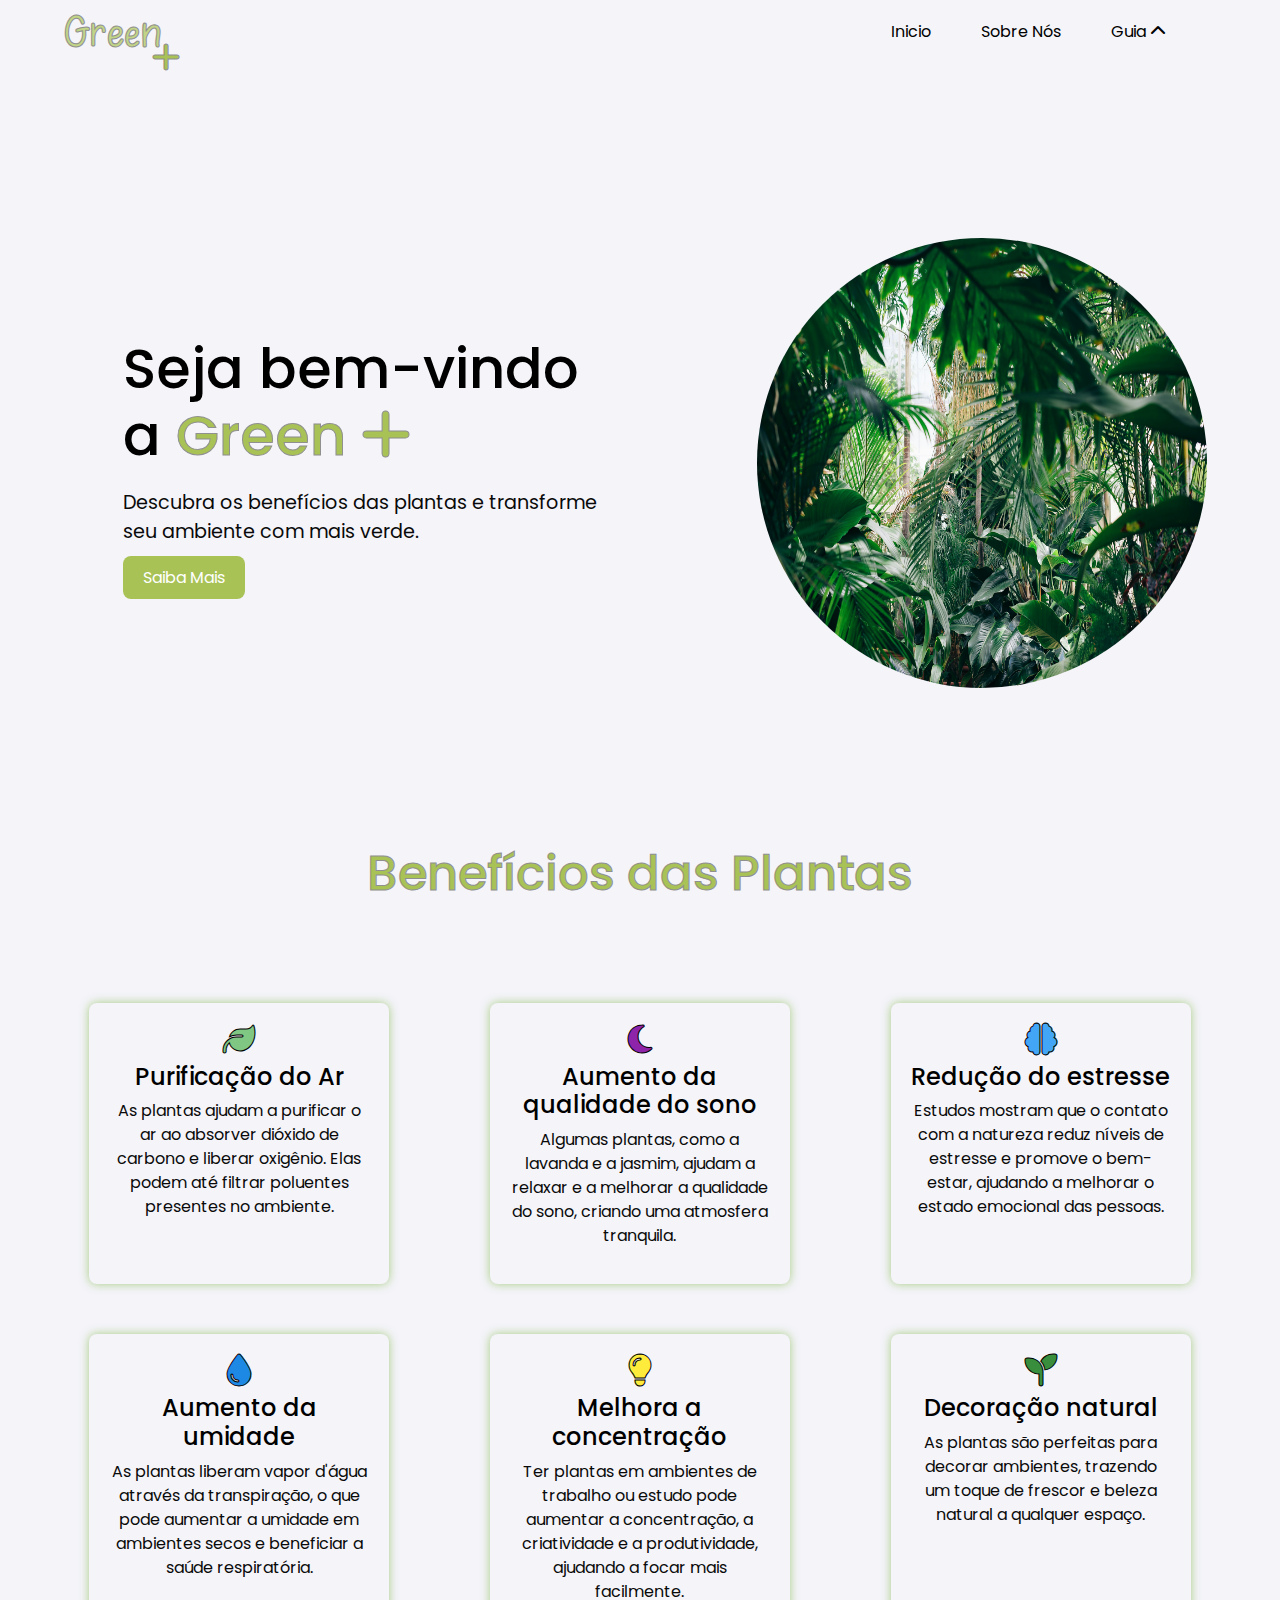
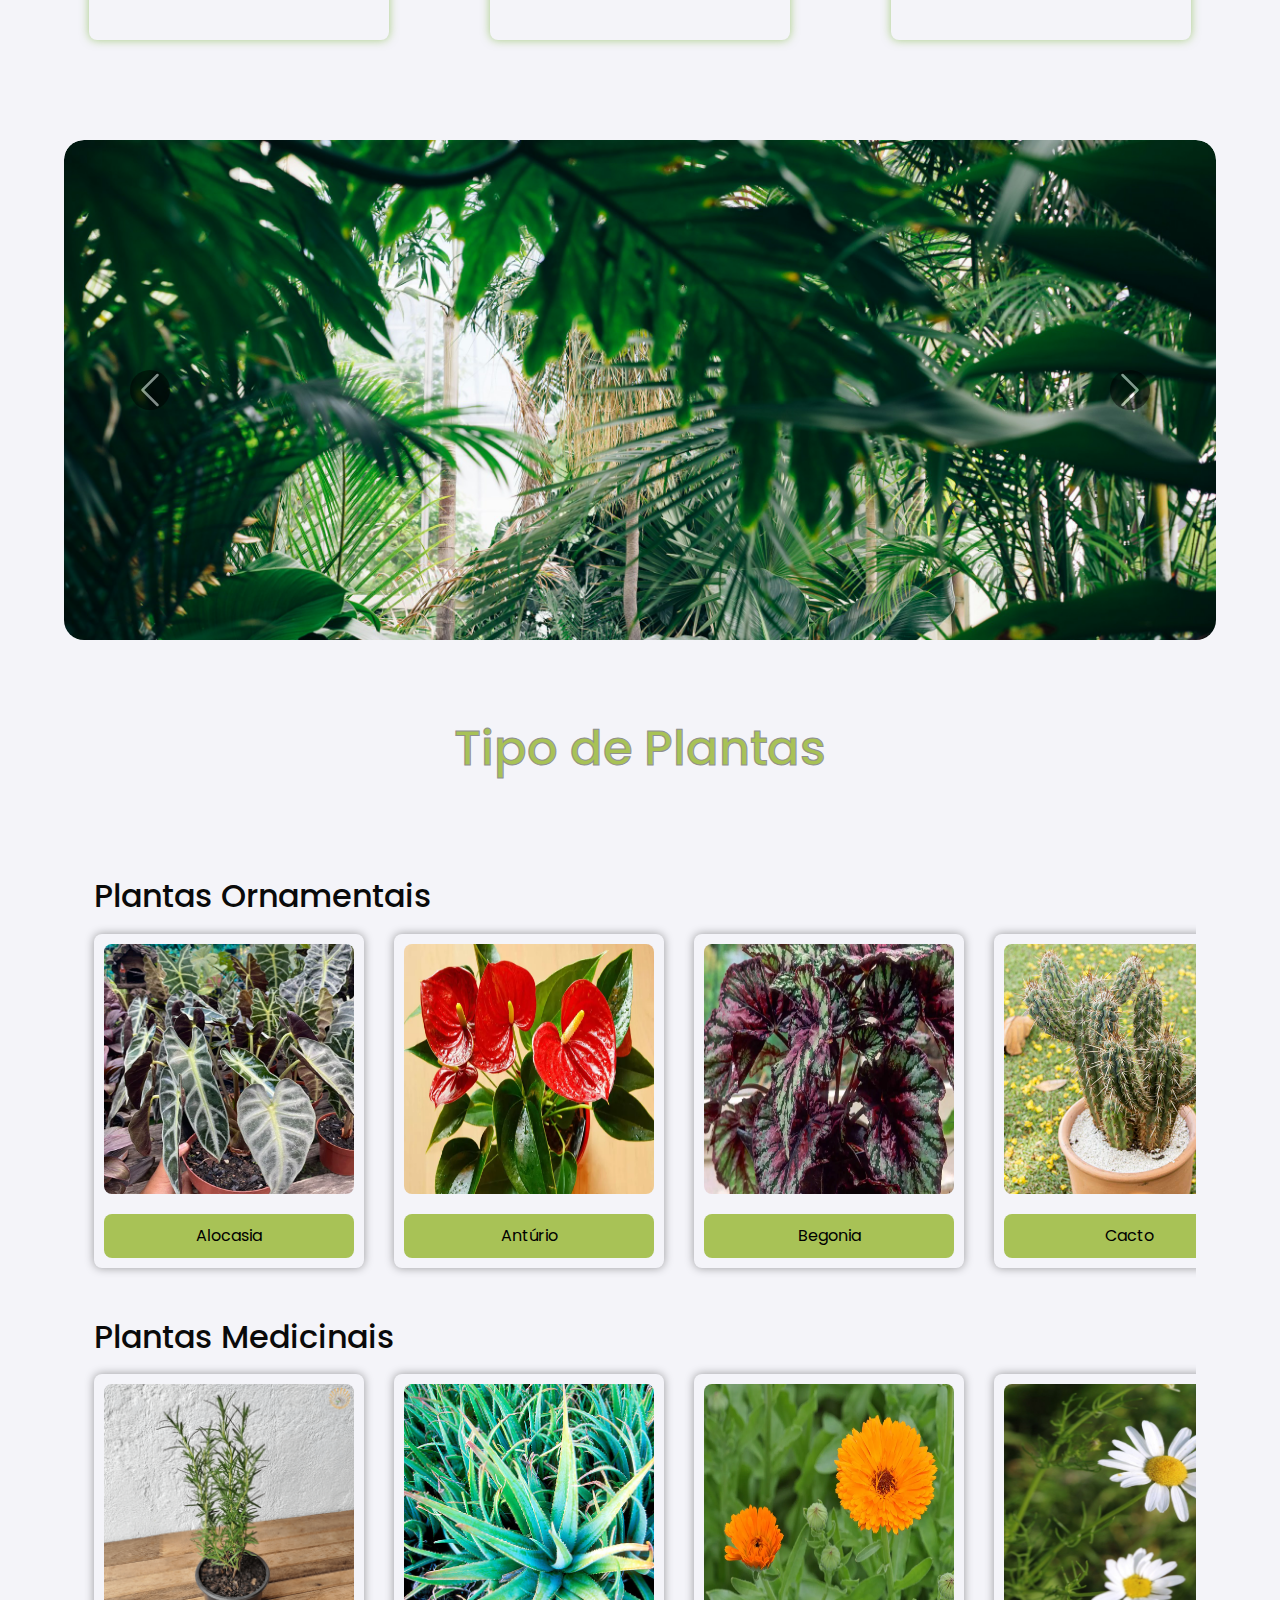
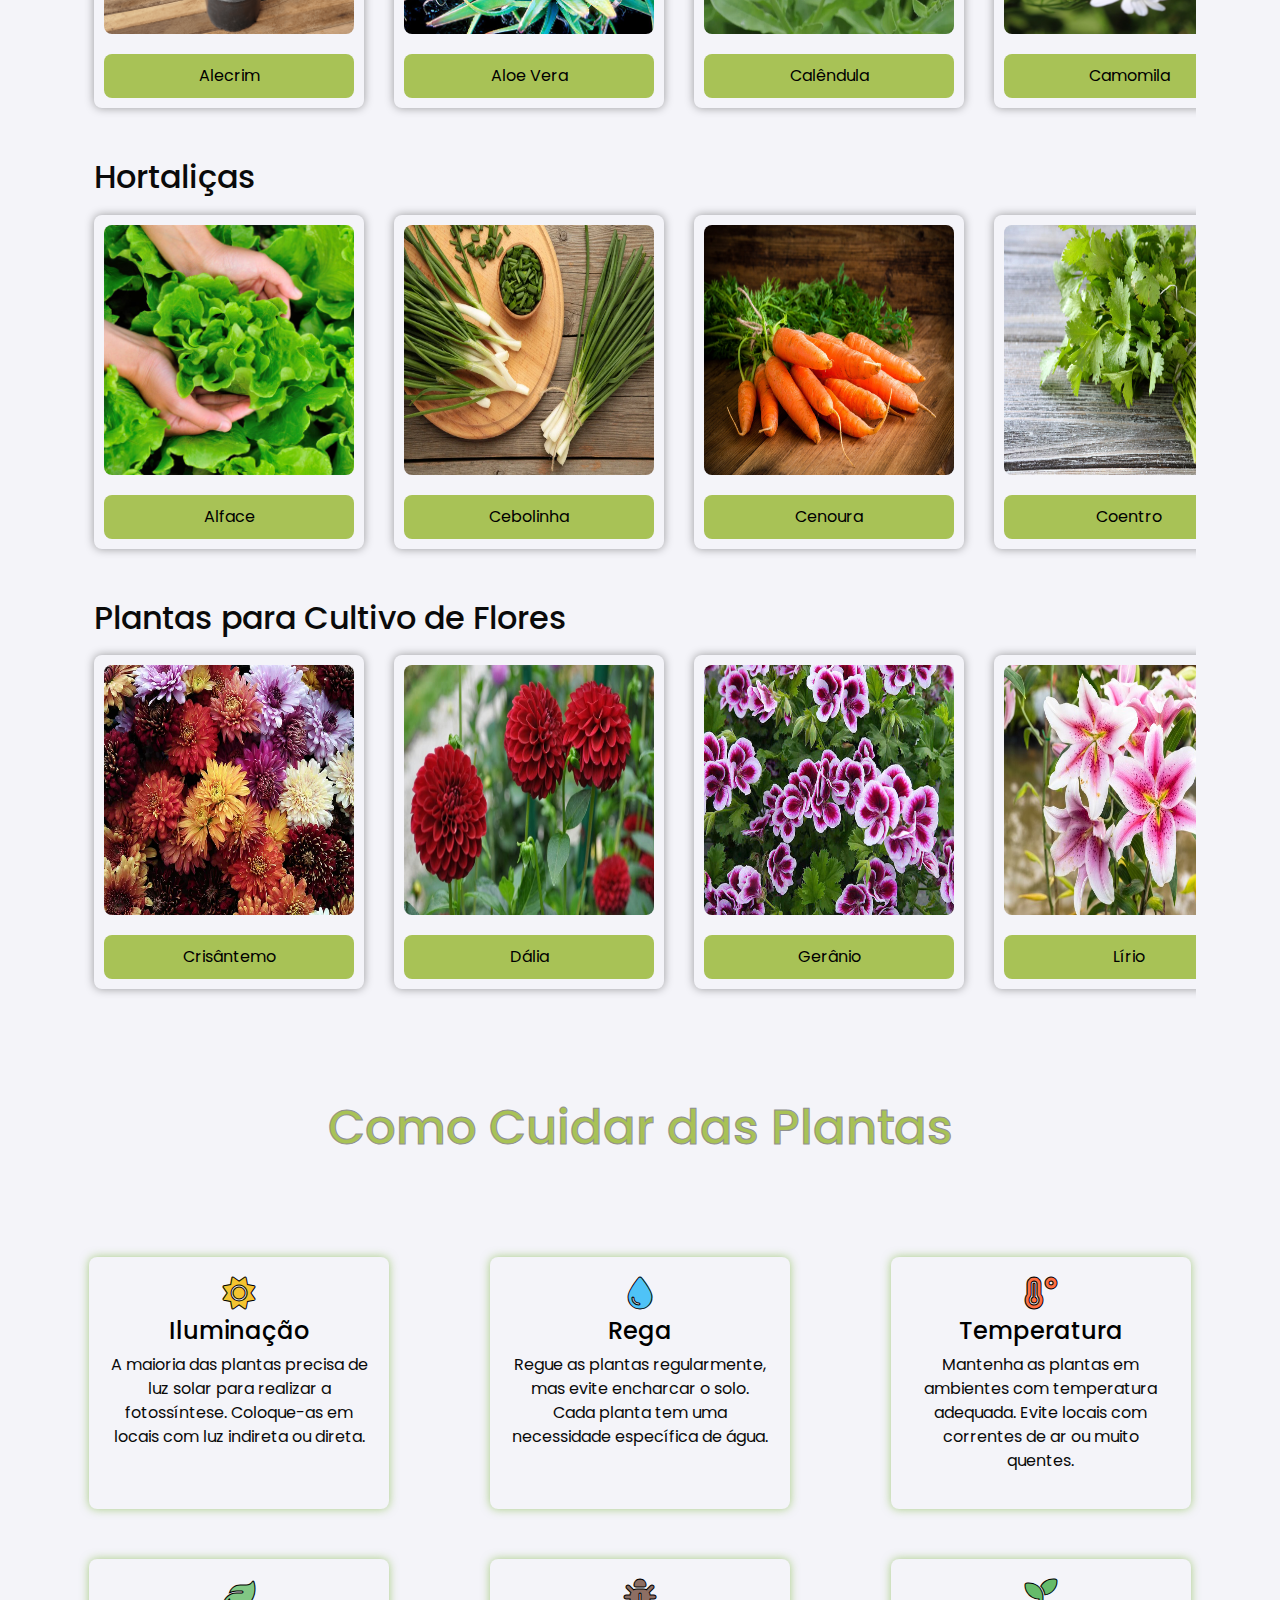
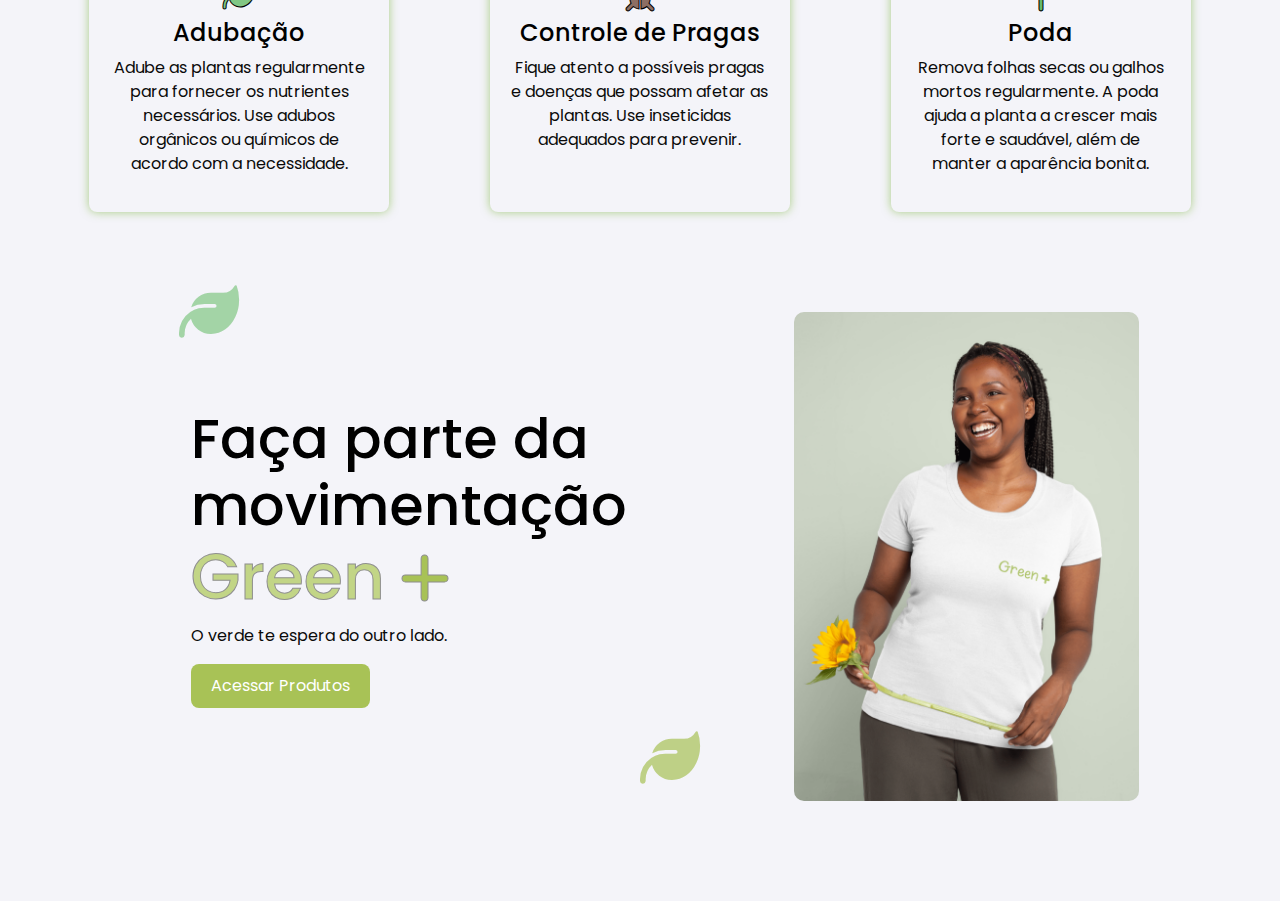
==== pages/index.html @ 1aaf328a "Add dropdown" ====
<!DOCTYPE html>
<html lang="pt-BR">
  <head>
    <meta charset="UTF-8" />
    <meta name="viewport" content="width=device-width, initial-scale=1.0" />
    <!--CDN Bootstrap CSS-->
    <link
      rel="stylesheet"
      href="https://cdn.jsdelivr.net/npm/bootstrap@5.3.3/dist/css/bootstrap.min.css"
    />
    <!--Link do favicon principal-->
    <link
      rel="shortcut icon"
      href="assets/images/favicon.svg"
      type="image/x-icon"
    />

    <!--Link do CSS principal-->
    <link rel="stylesheet" href="../css/main.css" />

    <!--Link do Media Query CSS-->
    <link rel="stylesheet" href="../css/mediaQuery.css" />

    <!--CDN Font Awesome-->
    <link
      rel="stylesheet"
      href="https://cdnjs.cloudflare.com/ajax/libs/font-awesome/6.7.2/css/all.min.css"
      integrity="sha512-Evv84Mr4kqVGRNSgIGL/F/aIDqQb7xQ2vcrdIwxfjThSH8CSR7PBEakCr51Ck+w+/U6swU2Im1vVX0SVk9ABhg=="
      crossorigin="anonymous"
      referrerpolicy="no-referrer"
    />

    <title>Green +</title>
  </head>
  <body>
    <!--HEADER-->
    <header>
      <a class="logo" href="#">
        <h1 class="nameGreen">Green</h1>
        <span class="fa-solid fa-plus"></span>
      </a>

      <nav class="nav-links-content">
        <ul class="nav-links">
          <li>
            <a href="#">Inicio</a>
          </li>
          <li>
            <a href="#">Sobre Nós</a>
          </li>

          <li id="openDropdown">
            <a href="#"
              >Guia
              <span class="fa fa-chevron-up"></span>
            </a>
            <div class="dropdown">
              <ul>
                <li><a href="#beneficio">Benefícios das Plantas</a></li>
                <li><a href="#tipoPlantas">Tipo de Pantas</a></li>
                <li><a href="#comoCuidar">Como cuidar</a></li>
                <li><a href="#produtos">Produtos</a></li>
              </ul>
            </div>
          </li>
          <li>
            <a href="#"></a>
          </li>
        </ul>
      </nav>

      
    </header>

    <!--MAIN-->
    <main>
      <section class="ctaContent">
        <div class="callToAction">
          <h2>
            Seja bem-vindo a
            <span class="greenText">Green</span>
            <span class="fa-solid fa-plus"></span>
          </h2>
          <p>
            Descubra os benefícios das plantas e transforme seu ambiente com
            mais verde.
          </p>
          <a href="#" class="btnCta">Saiba Mais</a>
        </div>
        <img src="../assets/images/planta1.jpg" alt="Imagem de planta" />
      </section>

      <!--BENEFÍCIOS DAS PLANTAS-->
      <section class="benefits" id="beneficio">
        <h2 class="title">Benefícios das Plantas</h2>
        <div class="itens-content">
          <div class="itens">
            <span class="fa-solid fa-leaf" id="icon-folha"></span>
            <h2>Purificação do Ar</h2>
            <p>
              As plantas ajudam a purificar o ar ao absorver dióxido de carbono
              e liberar oxigênio. Elas podem até filtrar poluentes presentes no
              ambiente.
            </p>
          </div>
          <div class="itens">
            <span class="fa-solid fa-moon" id="icon-lua"></span>
            <h2>Aumento da qualidade do sono</h2>
            <p>
              Algumas plantas, como a lavanda e a jasmim, ajudam a relaxar e a
              melhorar a qualidade do sono, criando uma atmosfera tranquila.
            </p>
          </div>
          <div class="itens">
            <span class="fa-solid fa-brain" id="icon-cerebro"></span>
            <h2>Redução do estresse</h2>
            <p>
              Estudos mostram que o contato com a natureza reduz níveis de
              estresse e promove o bem-estar, ajudando a melhorar o estado
              emocional das pessoas.
            </p>
          </div>
          <div class="itens">
            <span class="fa-solid fa-droplet" id="icon-gota"></span>
            <h2>Aumento da umidade</h2>
            <p>
              As plantas liberam vapor d'água através da transpiração, o que
              pode aumentar a umidade em ambientes secos e beneficiar a saúde
              respiratória.
            </p>
          </div>
          <div class="itens">
            <span class="fa-solid fa-lightbulb" id="icon-lampada"></span>
            <h2>Melhora a concentração</h2>
            <p>
              Ter plantas em ambientes de trabalho ou estudo pode aumentar a
              concentração, a criatividade e a produtividade, ajudando a focar
              mais facilmente.
            </p>
          </div>
          <div class="itens">
            <span class="fa-solid fa-seedling" id="icon-planta"></span>
            <h2>Decoração natural</h2>
            <p>
              As plantas são perfeitas para decorar ambientes, trazendo um toque
              de frescor e beleza natural a qualquer espaço.
            </p>
          </div>
        </div>
      </section>

      <!--CARROSSEL BOOTSTRAP-->
      <section
        id="carouselExampleAutoplaying"
        class="carousel slide"
        data-bs-ride="carousel"
      >
        <div class="carousel-inner">
          <div class="carousel-item active">
            <img
              src="../assets/images/planta1.jpg"
              class="d-block w-100"
              alt="Plantas"
            />
          </div>
          <div class="carousel-item">
            <img
              src="../assets/images/campoFlores1.jpg"
              class="d-block w-100"
              alt="Campo de Flores"
            />
          </div>
          <div class="carousel-item">
            <img
              src="../assets/images/planta2.jpg"
              class="d-block w-100"
              alt="Plantas"
            />
          </div>
        </div>
        <button
          class="carousel-control-prev"
          type="button"
          data-bs-target="#carouselExampleAutoplaying"
          data-bs-slide="prev"
        >
          <span class="carousel-control-prev-icon" aria-hidden="true"></span>
          <span class="visually-hidden">Previous</span>
        </button>
        <button
          class="carousel-control-next"
          type="button"
          data-bs-target="#carouselExampleAutoplaying"
          data-bs-slide="next"
        >
          <span class="carousel-control-next-icon" aria-hidden="true"></span>
          <span class="visually-hidden">Next</span>
        </button>
      </section>

      <!--TIPOS DE PLANTAS-->
      <section class="typePlants" id="tipoPlantas">
        <h1 class="title-type-plants">Tipo de Plantas</h1>

        <!--PLANTAS ORNAMENTAIS-->
        <div class="plants-container">
          <h2>Plantas Ornamentais</h2>
          <div class="div-content-plants">
            <!--CARDS PLANTAS-->
            <div class="cardPlant">
              <img
                src="../assets/images/plantasOrnamentais/ornamental-alocasia.webp"
                alt="Planta Alocasia"
              />
              <button class="btn-modal-plants">Alocasia</button>
            </div>
            <div class="cardPlant">
              <img
                src="../assets/images/plantasOrnamentais/ornamental-anturio.webp"
                alt="Planta Antúrio"
              />
              <button class="btn-modal-plants">Antúrio</button>
            </div>
            <div class="cardPlant">
              <img
                src="../assets/images/plantasOrnamentais/ornamental-begonia.webp"
                alt="Planta Begonia"
              />
              <button class="btn-modal-plants">Begonia</button>
            </div>
            <div class="cardPlant">
              <img
                src="../assets/images/plantasOrnamentais/ornamental-cacto.webp"
                alt="Planta Cacto"
              />
              <button class="btn-modal-plants">Cacto</button>
            </div>
            <div class="cardPlant">
              <img
                src="../assets/images/plantasOrnamentais/ornamental-calateia.webp"
                alt="Planta Calateia"
              />
              <button class="btn-modal-plants">Calateia</button>
            </div>
            <div class="cardPlant">
              <img
                src="../assets/images/plantasOrnamentais/ornamental-dracena.jpg"
                alt="Planta Dracena"
              />
              <button class="btn-modal-plants">Dracena</button>
            </div>
            <div class="cardPlant">
              <img
                src="../assets/images/plantasOrnamentais/ornamental-ficus.jpg"
                alt="Planta Ficus"
              />
              <button class="btn-modal-plants">Ficus</button>
            </div>
            <div class="cardPlant">
              <img
                src="../assets/images/plantasOrnamentais/ornamental-lirio-da-paz.webp"
                alt="Planta Lírio da Paz"
              />
              <button class="btn-modal-plants">Lírio da Paz</button>
            </div>
            <div class="cardPlant">
              <img
                src="../assets/images/plantasOrnamentais/ornamental-palmeira.webp"
                alt="Planta Palmeira"
              />
              <button class="btn-modal-plants">Palmeira</button>
            </div>
            <div class="cardPlant">
              <img
                src="../assets/images/plantasOrnamentais/ornamental-samambaia.webp"
                alt="Planta Samambaia"
              />
              <button class="btn-modal-plants">Samanbaia</button>
            </div>
          </div>
        </div>

        <!--PLANTAS MEDICINAIS-->
        <div class="plants-container">
          <h2>Plantas Medicinais</h2>
          <div class="div-content-plants">
            <!--CARDS PLANTAS-->
            <div class="cardPlant">
              <img
                src="../assets/images/PlantasMedicinais/medicinal-alecrim.png"
                alt="Planta Alecrim"
              />
              <button class="btn-modal-plants">Alecrim</button>
            </div>

            <div class="cardPlant">
              <img
                src="../assets/images/PlantasMedicinais/medicinal-aloe-vera.jpg"
                alt="Planta Aloe Vera"
              />
              <button class="btn-modal-plants">Aloe Vera</button>
            </div>
            <div class="cardPlant">
              <img
                src="../assets/images/PlantasMedicinais/medicinal-calendula.webp"
                alt="Planta Calêndula"
              />
              <button class="btn-modal-plants">Calêndula</button>
            </div>
            <div class="cardPlant">
              <img
                src="../assets/images/PlantasMedicinais/medicinal-camomila.jpg"
                alt="Planta Camomila"
              />
              <button class="btn-modal-plants">Camomila</button>
            </div>
            <div class="cardPlant">
              <img
                src="../assets/images/PlantasMedicinais/medicinal-erva-cidreira.jpg"
                alt="Planta Erva-cidreira"
              />
              <button class="btn-modal-plants">Erva-cidreira</button>
            </div>
            <div class="cardPlant">
              <img
                src="../assets/images/PlantasMedicinais/medicinal-gengibre.webp"
                alt="Planta Gengibre"
              />
              <button class="btn-modal-plants">Gengibre</button>
            </div>
            <div class="cardPlant">
              <img
                src="../assets/images/PlantasMedicinais/medicinal-hortela.webp"
                alt="Planta Hortelã"
              />
              <button class="btn-modal-plants">Hortelã</button>
            </div>
            <div class="cardPlant">
              <img
                src="../assets/images/PlantasMedicinais/medicinal-lavanda.webp"
                alt="Planta Lavanda"
              />
              <button class="btn-modal-plants">Lavanda</button>
            </div>
            <div class="cardPlant">
              <img
                src="../assets/images/PlantasMedicinais/medicinal-manjericao.webp"
                alt="Planta Manjericão"
              />
              <button class="btn-modal-plants">Manjericão</button>
            </div>
            <div class="cardPlant">
              <img
                src="../assets/images/PlantasMedicinais/medicinal-salvia.webp"
                alt="Planta Sálvia"
              />
              <button class="btn-modal-plants">Sálvia</button>
            </div>

            <!--MODAL PLANTAS-->
          </div>
        </div>

        <!--HORTAS DE CASA-->
        <div class="plants-container">
          <h2>Hortaliças</h2>
          <div class="div-content-plants">
            <!--CARDS PLANTAS-->

            <div class="cardPlant">
              <img
                src="../assets/images/plantasHortalicas/hortas-alface.jpg"
                alt="Planta Alface"
              />
              <button class="btn-modal-plants">Alface</button>
            </div>
            <div class="cardPlant">
              <img
                src="../assets/images/plantasHortalicas/hortas-cebolinha.webp"
                alt="Planta Cebolinha"
              />
              <button class="btn-modal-plants">Cebolinha</button>
            </div>
            <div class="cardPlant">
              <img
                src="../assets/images/plantasHortalicas/hortas-cenoura.jpg"
                alt="Planta Cenoura"
              />
              <button class="btn-modal-plants">Cenoura</button>
            </div>
            <div class="cardPlant">
              <img
                src="../assets/images/plantasHortalicas/hortas-coentro.jpg"
                alt="Planta Coentro"
              />
              <button class="btn-modal-plants">Coentro</button>
            </div>
            <div class="cardPlant">
              <img
                src="../assets/images/plantasHortalicas/hortas-espinafre.jpg"
                alt="Planta Espinafre"
              />
              <button class="btn-modal-plants">Espinafre</button>
            </div>
            <div class="cardPlant">
              <img
                src="../assets/images/plantasHortalicas/hortas-pepino.jpg"
                alt="Planta Pepino"
              />
              <button class="btn-modal-plants">Pepino</button>
            </div>
            <div class="cardPlant">
              <img
                src="../assets/images/plantasHortalicas/hortas-pimentao.jpg"
                alt="Planta Pimentão"
              />
              <button class="btn-modal-plants">Pepino</button>
            </div>
            <div class="cardPlant">
              <img
                src="../assets/images/plantasHortalicas/hortas-rucula.jpg"
                alt="Planta Rúcula"
              />
              <button class="btn-modal-plants">Rúcula</button>
            </div>
            <div class="cardPlant">
              <img
                src="../assets/images/plantasHortalicas/hortas-salsa.webp"
                alt="Planta Salsa"
              />
              <button class="btn-modal-plants">Salsa</button>
            </div>
            <div class="cardPlant">
              <img
                src="../assets/images/plantasHortalicas/hortas-tomate.jpg"
                alt="Planta Tomate"
              />
              <button class="btn-modal-plants">Tomate</button>
            </div>

            <!--MODAL PLANTAS-->
          </div>
        </div>

        <!--HORTAS DE CASA-->
        <div class="plants-container">
          <h2>Plantas para Cultivo de Flores</h2>
          <div class="div-content-plants">
            <!--CARDS PLANTAS-->

            <div class="cardPlant">
              <img
                src="../assets/images/flores/flores-crisantemo.webp"
                alt="Planta Crisântemo"
              />
              <button class="btn-modal-plants">Crisântemo</button>
            </div>
            <div class="cardPlant">
              <img
                src="../assets/images/flores/flores-dalia.jpg"
                alt="Planta Dália"
              />
              <button class="btn-modal-plants">Dália</button>
            </div>
            <div class="cardPlant">
              <img
                src="../assets/images/flores/flores-geranio.jpg"
                alt="Planta Gerânio"
              />
              <button class="btn-modal-plants">Gerânio</button>
            </div>
            <div class="cardPlant">
              <img
                src="../assets/images/flores/flores-lirio.jpg"
                alt="Planta Lírio"
              />
              <button class="btn-modal-plants">Lírio</button>
            </div>
            <div class="cardPlant">
              <img
                src="../assets/images/flores/flores-margarida.jpg"
                alt="Planta Margarida"
              />
              <button class="btn-modal-plants">Margarida</button>
            </div>
            <div class="cardPlant">
              <img
                src="../assets/images/flores/flores-orquidea.png"
                alt="Planta Orquídea"
              />
              <button class="btn-modal-plants">Orquídea</button>
            </div>
            <div class="cardPlant">
              <img
                src="../assets/images/flores/flores-petunia.jpg"
                alt="Planta Petúnia"
              />
              <button class="btn-modal-plants">Petúnia</button>
            </div>
            <div class="cardPlant">
              <img
                src="../assets/images/flores/flores-rosa.webp"
                alt="Planta Rosa"
              />
              <button class="btn-modal-plants">Rosa</button>
            </div>
            <div class="cardPlant">
              <img
                src="../assets/images/flores/flores-tulipa.webp"
                alt="Planta Tulipa"
              />
              <button class="btn-modal-plants">Tulipa</button>
            </div>
            <div class="cardPlant">
              <img
                src="../assets/images/flores/flores-violeta.webp"
                alt="Planta Violeta"
              />
              <button class="btn-modal-plants">Violeta</button>
            </div>

            <!--MODAL PLANTAS-->
          </div>
        </div>
      </section>

      <!--COMO CUIDAR DAS PLANTAS-->
      <section class="care" id="comoCuidar">
        <h1 class="title">Como Cuidar das Plantas</h1>
        <div class="itens-content">
          <div class="itens">
            <span class="fa-solid fa-sun" id="icon-sol"></span>
            <h2>Iluminação</h2>
            <p>
              A maioria das plantas precisa de luz solar para realizar a
              fotossíntese. Coloque-as em locais com luz indireta ou direta.
            </p>
          </div>
          <div class="itens">
            <span class="fa-solid fa-tint" id="icon-agua"></span>
            <h2>Rega</h2>
            <p>
              Regue as plantas regularmente, mas evite encharcar o solo. Cada
              planta tem uma necessidade específica de água.
            </p>
          </div>
          <div class="itens">
            <span
              class="fa-solid fa-temperature-high"
              id="icon-temperatura"
            ></span>
            <h2>Temperatura</h2>
            <p>
              Mantenha as plantas em ambientes com temperatura adequada. Evite
              locais com correntes de ar ou muito quentes.
            </p>
          </div>
          <div class="itens">
            <span class="fa-solid fa-leaf" id="icon-folha"></span>
            <h2>Adubação</h2>
            <p>
              Adube as plantas regularmente para fornecer os nutrientes
              necessários. Use adubos orgânicos ou químicos de acordo com a
              necessidade.
            </p>
          </div>
          <div class="itens">
            <span class="fa-solid fa-bug" id="icon-praga"></span>
            <h2>Controle de Pragas</h2>
            <p>
              Fique atento a possíveis pragas e doenças que possam afetar as
              plantas. Use inseticidas adequados para prevenir.
            </p>
          </div>
          <div class="itens">
            <span class="fa-solid fa-seedling" id="icon-poda"></span>
            <h2>Poda</h2>
            <p>
              Remova folhas secas ou galhos mortos regularmente. A poda ajuda a
              planta a crescer mais forte e saudável, além de manter a aparência
              bonita.
            </p>
          </div>
        </div>
      </section>

      <!--CTA PRODUTOS-->
      <section class="ctaProdutos" id="produtos">
        <!--FOLHAS FLUTUANTES-->
        <i class="fa-solid fa-leaf folha"></i>
        <i class="fa-solid fa-leaf folha2"></i>
        <!---------------------->
        <div class="iniciative">
          <h1>
            Faça parte da movimentação
            <span class="nameGreen">Green</span>
            <span class="fa-solid fa-plus"></span>
          </h1>
          <p>O verde te espera do outro lado.</p>
          <button>Acessar Produtos</button>
        </div>
        <img
          src="../assets/images/produtos/camisa-green-mais.png"
          alt="Camisa Green+"
        />
      </section>
    </main>

    <!--FOOTER-->
    <footer></footer>
    <!--CDN Bootstrap JS-->
    <script src="https://cdn.jsdelivr.net/npm/bootstrap@5.3.3/dist/js/bootstrap.bundle.min.js"></script>
    <script src="js/main.js"></script>
  </body>
</html>
---- css/main.css ----
@import url("https://fonts.googleapis.com/css2?family=Poppins:ital,wght@0,100;0,200;0,300;0,400;0,500;0,600;0,700;0,800;0,900;1,100;1,200;1,300;1,400;1,500;1,600;1,700;1,800;1,900&display=swap");

@font-face {
  font-family: "GreenMais";
  src: url(../fonts/OrdinaryNotesThin.otf);
}
html {
  scroll-behavior: smooth;
}
* {
  margin: 0;
  padding: 0;
  box-sizing: border-box;
}
/*Estilo geral buttons*/
button {
  padding: 10px 20px;
  background-color: #a8c256;
  color: #ffffff;
  font-size: 1rem;
  border: none;
  border-radius: 8px;
  cursor: pointer;
  transition: all 0.3s;
}
button:hover {
  background-color: #7f9241;
}
/*----------------------------*/
a {
  text-decoration: none;
}
body {
  background-color: #f4f4f9;
  width: 90%;
  height: auto;
  margin: 0 auto;
  font-family: "Poppins", sans-serif;
  color: #0a0a0a;
  padding: relative;
}
header {
  background-color: #f4f4f9;
  position: sticky;
  top: 0;
  left: 0;
  width: 100%;
  display: flex;
  align-items: center;
  justify-content: space-between;
  height: 80px;
  z-index: 3;
}
header .logo {
  display: flex;
  align-items: end;
  font-family: GreenMais;
}
.nameGreen {
  font-size: 3rem;
  color: #c2d586;
  -webkit-text-stroke: 1px #909090;
}
header .logo .fa-plus {
  font-size: 2rem;
  margin-left: -10px;
  color: #a8c256;
}

.nav-links-content {
  display: flex;
  align-items: center;
  max-width: 70%;
}
.nav-links-content .nav-links {
  display: flex;
  gap: 50px;
}
.nav-links-content .nav-links li {
  list-style: none;
  font-size: 1rem;
  cursor: pointer;
}
.nav-links-content .nav-links li:hover {
  color: #a8c256;
  text-decoration: underline;
}
.nav-links-content .nav-links li a {
  color: #000;
  transition: all 0.3s;
}
.nav-links-content .nav-links li a:hover {
  color: #a8c256;
}

#openDropdown {
  position: relative;
}

.dropdown {
  display: none;
  position: absolute;
  padding: 10px; 
  left: -40px;
  box-shadow: 0px 0px 10px 0px rgba(0, 0, 0, 0.379);
  border-radius: 10px;
  background-color: #fff;
  width: 190px;
  z-index: 1;
}
.dropdown ul{
  padding: 0px;
}
.dropdown ul li {
  padding: 5px 0px ;
}
.dropdown ul li a {
  color: #000;
  font-size: 0.9rem;
  display: block;
}


#openDropdown:hover .dropdown {
  transition: all 1s;
  display: block;
}

/*Main*/

.ctaContent {
  display: flex;
  align-items: center;
  justify-content: space-evenly;
  height: 85vh;
  gap: 100px;
}
.ctaContent .callToAction {
  max-width: 50%;
  padding: 50px;
}
.ctaContent .callToAction h2 {
  font-size: 3.5rem;
  color: #000;
}
.ctaContent .callToAction .greenText,
.fa-plus {
  color: #a8c256;
  -webkit-text-stroke: 1px #909090;
}
.ctaContent .callToAction p {
  font-size: 1.2rem;
  color: #0a0a0a;
  margin: 20px 0px;
}

.ctaContent .btnCta {
  padding: 10px 20px;
  background-color: #a8c256;
  color: #ffffff;
  font-size: 1rem;
  border: none;
  border-radius: 8px;
  cursor: pointer;
  transition: all 0.3s;
}
.ctaContent .btnCta:hover {
  background-color: #7f9241;
}

.ctaContent img {
  border-radius: 50%;
  width: 450px;
  height: 450px;
}

/*Beneficios*/

.benefits,
.care {
  width: 100%;
  margin-bottom: 100px;
}
.title {
  text-align: center;
  font-size: 3rem;
  color: #a8c256;
  -webkit-text-stroke: 1px #909090;
}
.itens-content {
  display: grid;
  grid-template-columns: repeat(3, 1fr);
  grid-template-rows: auto;
  justify-items: center;
  gap: 50px;

  margin-top: 100px;
}
.itens-content .itens {
  text-align: center;
  max-width: 300px;
  border-radius: 8px;
  box-shadow: 0px 0px 10px 0px rgba(96, 165, 18, 0.514);
  padding: 20px;
}
.itens-content .itens .fa-solid {
  font-size: 2rem;
  -webkit-text-stroke: 1px #000;
}
.itens-content .itens h2 {
  font-size: 1.5rem;
  margin-top: 5px;
  color: #000;
}
.itens-content .itens p {
  font-size: 1rem;
  color: #0a0a0a;
}
/* Cores para cada icone */

#icon-folha {
  color: #4caf50; /* Verde claro */
}

#icon-cerebro {
  color: #42a5f5; /* Azul claro */
}

#icon-lampada {
  color: #ffeb3b; /* Amarelo */
}

#icon-gota {
  color: #1e88e5; /* Azul escuro */
}

#icon-planta {
  color: #388e3c; /* Verde escuro */
}

#icon-lua {
  color: #8e24aa; /* Roxo */
}

/*Carrossel*/

.carousel-inner {
  height: 500px;
  border-radius: 20px;
}
.carousel-inner img {
  height: 100%;
  border-radius: 20px;
  object-fit: cover;
}
.carousel-control-prev-icon,
.carousel-control-next-icon {
  background-color: #000000;
  border-radius: 50%;
  padding: 20px;
}

/*Categoria ou Tipo de Plantas*/
.typePlants {
  width: 100%;
  margin: 80px 0px;
}
.typePlants h1 {
  color: #a8c256;
  font-size: 3rem;
  margin-bottom: 80px;
  text-align: center;
  -webkit-text-stroke: 1px #909090;
}
.plants-container {
  width: 100%;
  padding: 20px;
}
.plants-container h2 {
  margin-left: 10px;
}
.div-content-plants {
  display: flex;
  align-items: center;
  gap: 30px;
  width: 100%;
  padding: 10px;
  overflow-x: scroll;
}
.div-content-plants .cardPlant {
  display: flex;
  flex-direction: column;
  padding: 10px;
  border-radius: 8px;
  box-shadow: 0px 0px 10px 0px rgba(0, 0, 0, 0.379);
}
.div-content-plants .cardPlant img {
  width: 250px;
  height: 250px;
  border-radius: 8px;
}
.div-content-plants .cardPlant button {
  margin-top: 20px;
  font-size: 1rem;
  color: #000;
}

/*CTA PRODUTOS*/

.ctaProdutos {
  display: flex;
  align-items: center;
  justify-content: space-evenly;
  margin-bottom: 100px;
  position: relative;
}
/*FOLHAS FLUTUANDO*/
.folha {
  position: absolute;
  top: -30px;
  left: 10%;
  font-size: 60px;
  color: #81c784; /* Um verde suave */
  animation: flutuar 5s infinite alternate ease-in-out;
  opacity: 0.7;
}
.folha2 {
  position: absolute;
  top: 85%;
  left: 50%;
  font-size: 60px;
  color: #a8c256; /* Um verde suave */
  animation: flutuar 5s infinite alternate ease-in-out;
  opacity: 0.7;
}

@keyframes flutuar {
  0% {
    transform: rotate(0deg) translateY(0);
  }
  100% {
    transform: rotate(8deg) translateY(15px);
  }
}
/*--------------------------------------------*/

.ctaProdutos .iniciative {
  max-width: 50%;
  padding: 50px;
}
.ctaProdutos .iniciative h1 {
  font-size: 3.5rem;
  color: #000;
}
.ctaProdutos .iniciative .nameGreen {
  font-size: 4rem;
}

.ctaProdutos img {
  max-width: 30%;
  max-height: 600px;
  border-radius: 10px;
}

/*CUIDADOS - CORES DOS ICONES*/
#icon-sol {
  color: #f4c430; /* amarelo sol */
}

#icon-agua {
  color: #4fc3f7; /* azul água */
}

#icon-temperatura {
  color: #ff7043; /* laranja queimado */
}

#icon-folha {
  color: #81c784; /* verde folha */
}

#icon-praga {
  color: #8d6e63; /* marrom/terra */
}

#icon-poda {
  color: #66bb6a; /* verde mais forte */
}
/*----------------------------------------*/
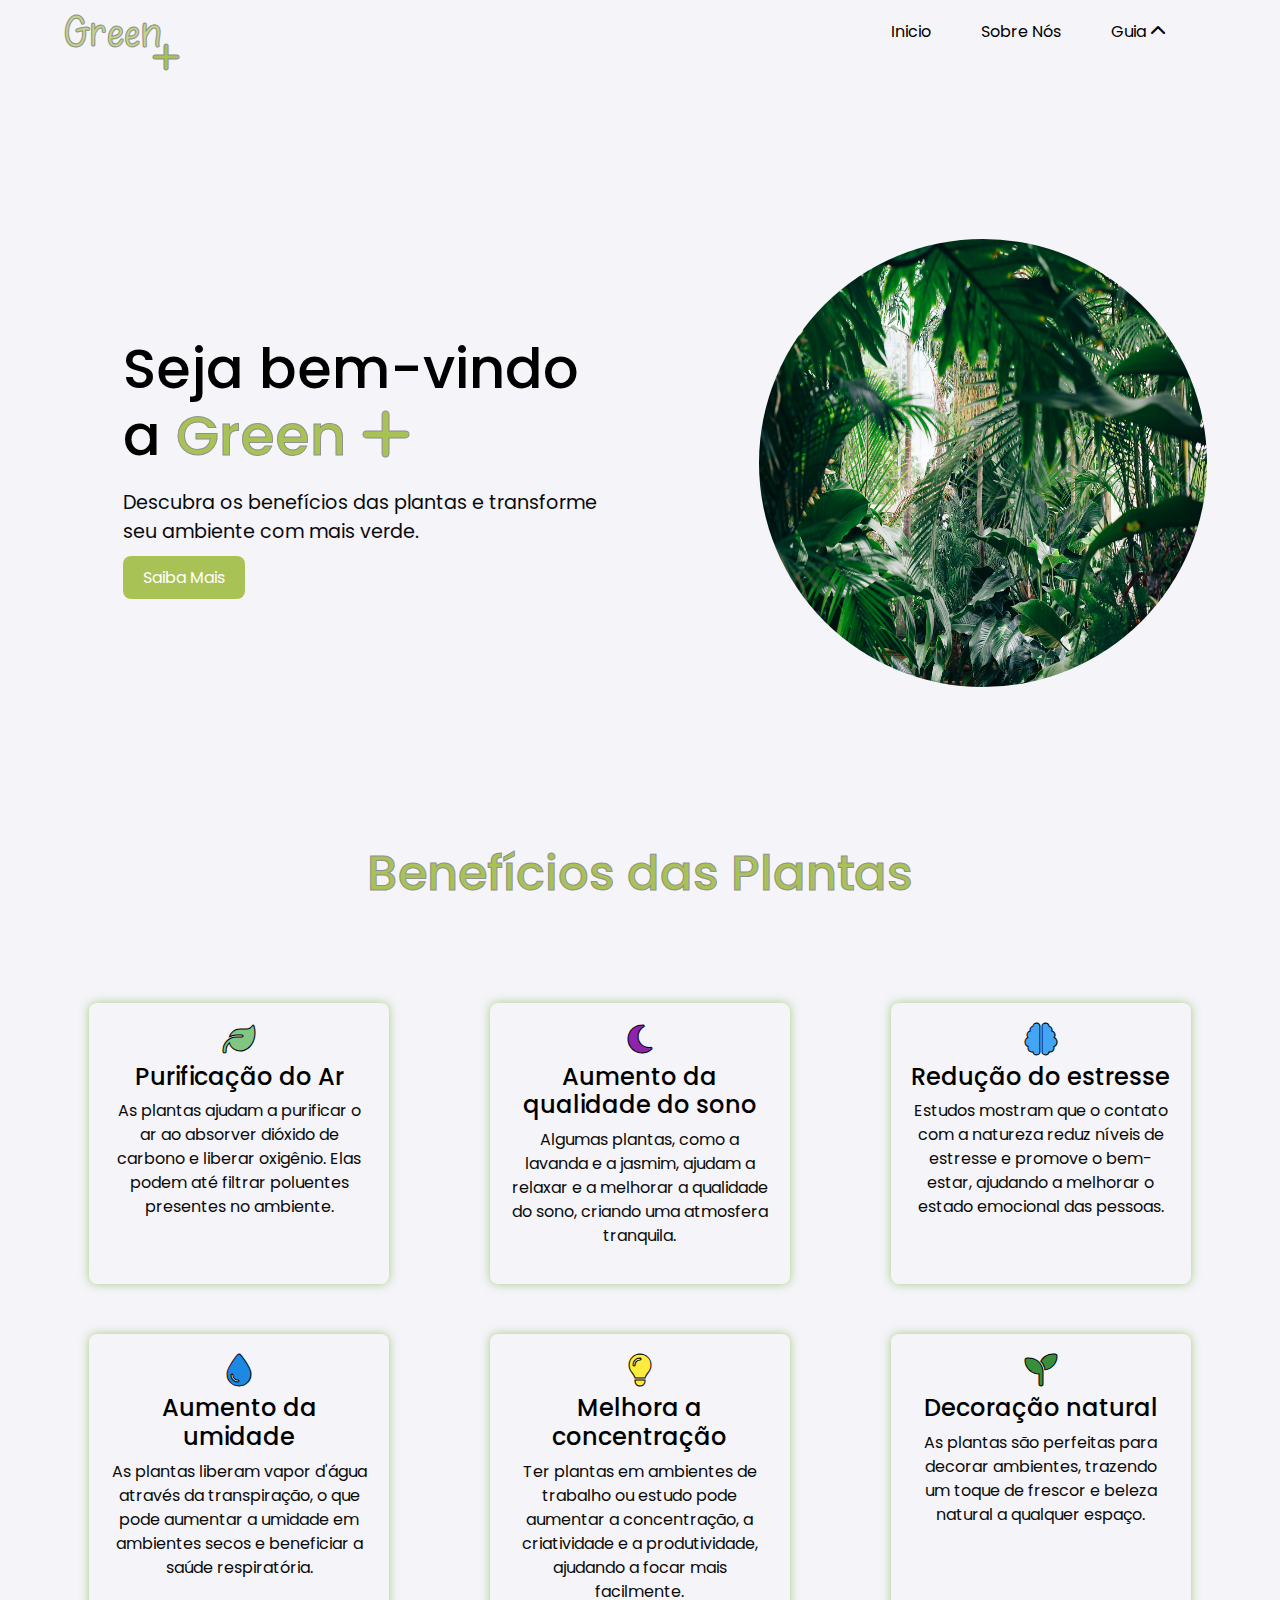
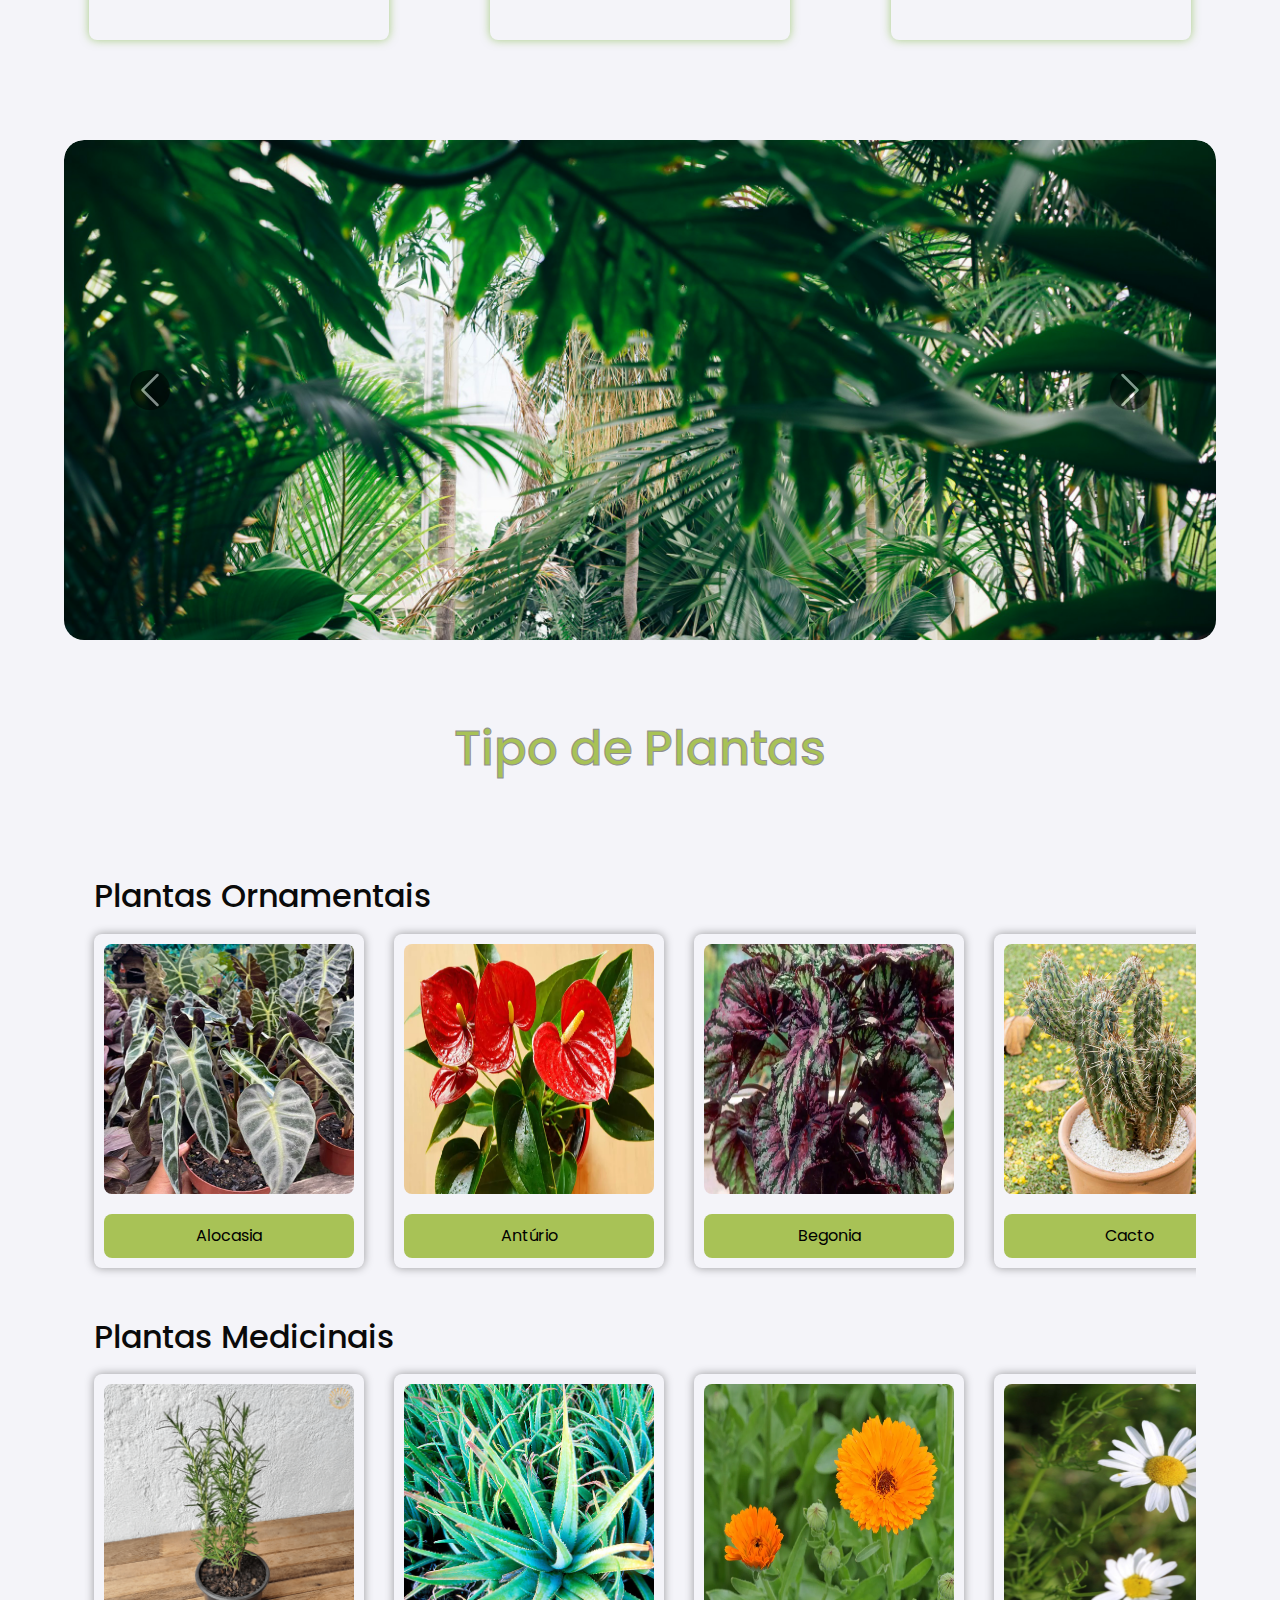
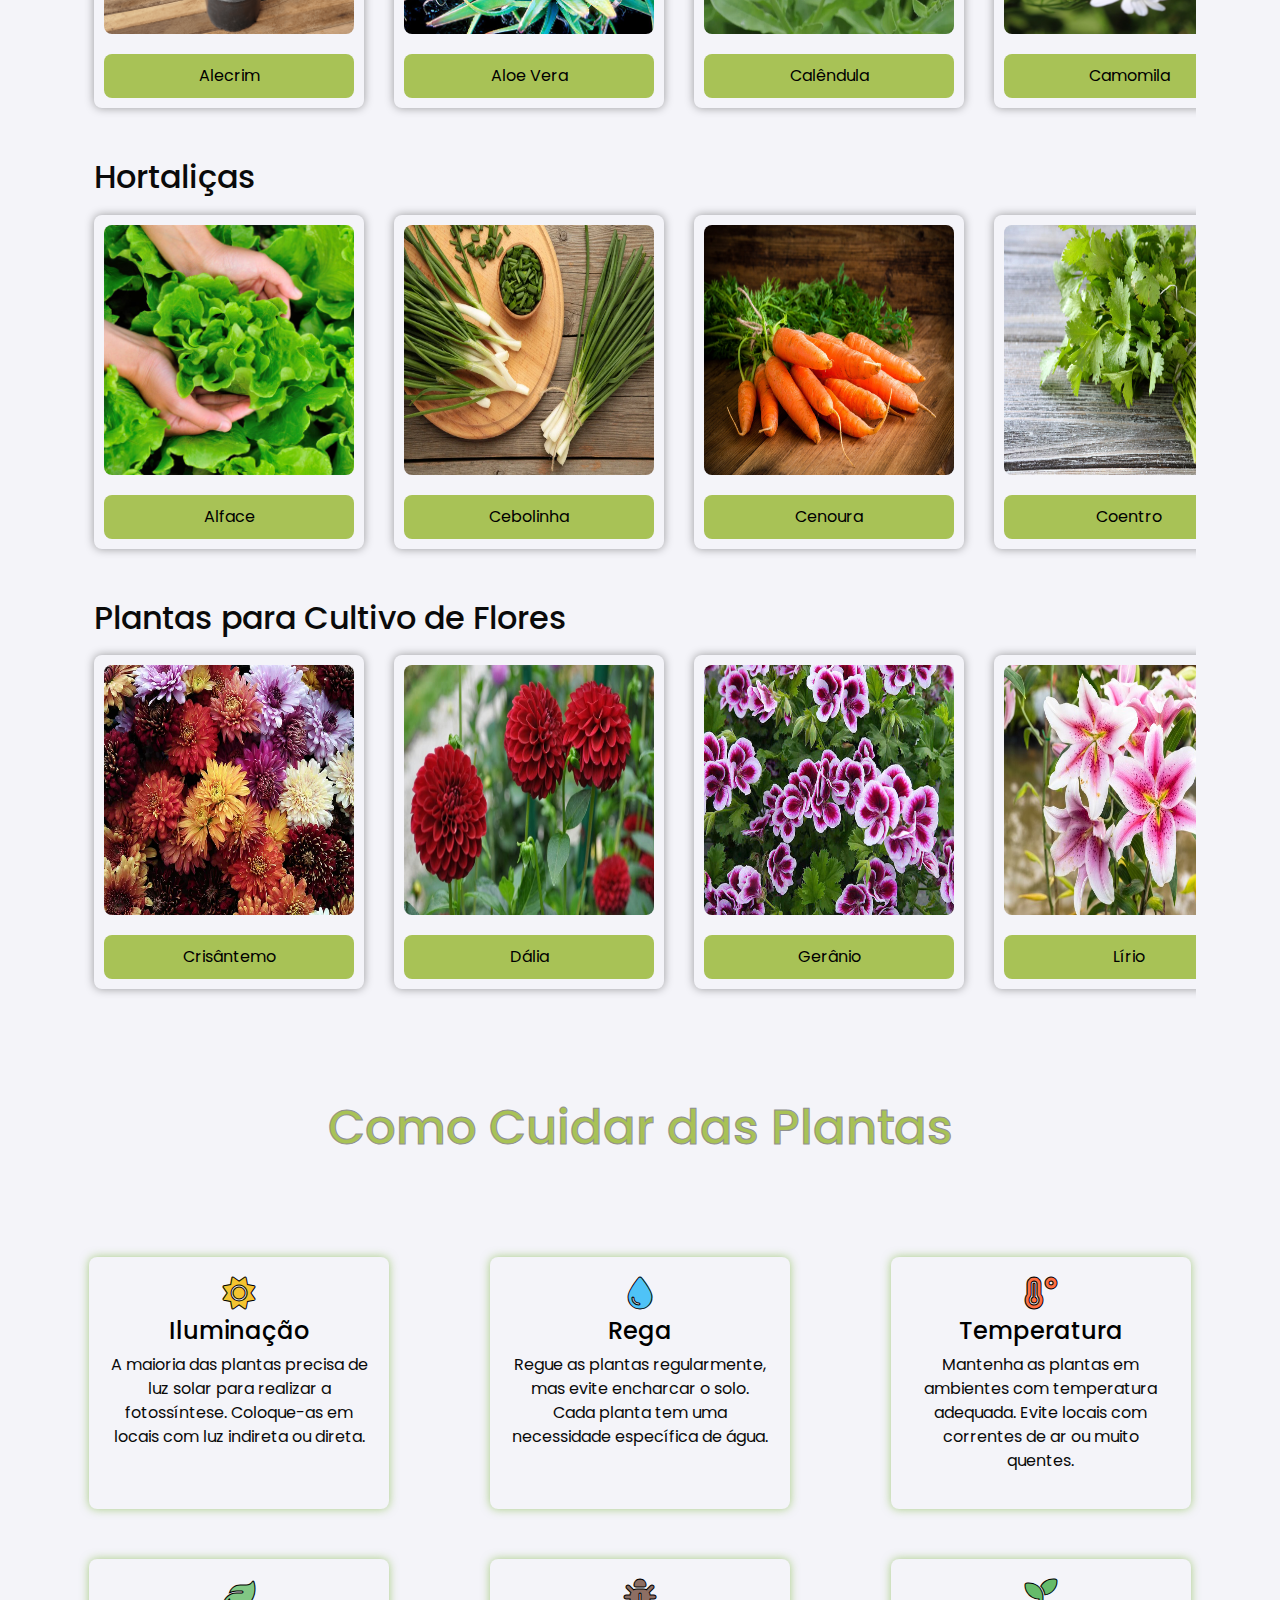
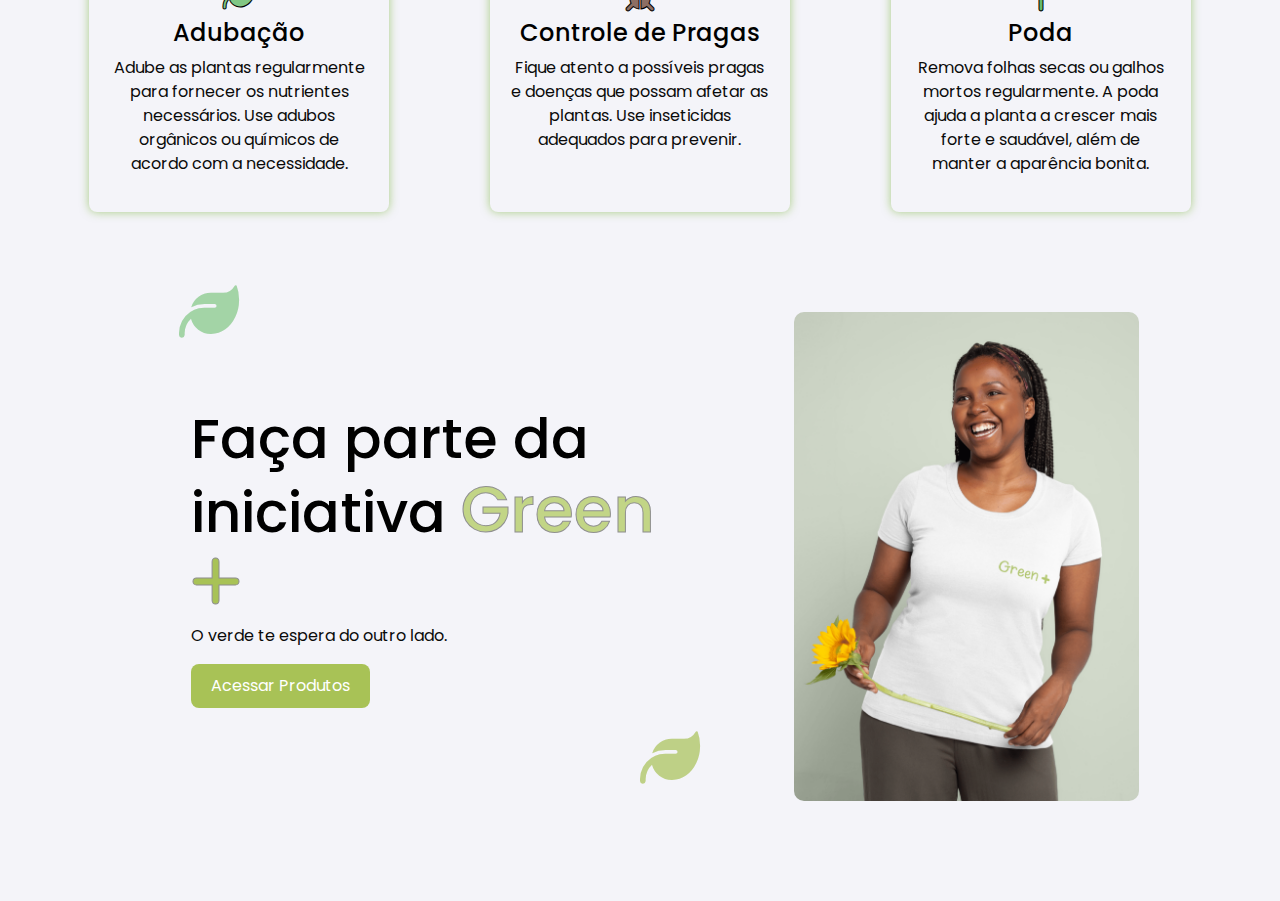
==== commit e044c40e: "Implemetation Media Query" ====
--- a/pages/index.html
+++ b/pages/index.html
@@ -77,7 +77,7 @@
       <section class="ctaContent">
         <div class="callToAction">
           <h2>
-            Seja bem-vindo a
+            <span class="p1">Seja bem-vindo a</span>
             <span class="greenText">Green</span>
             <span class="fa-solid fa-plus"></span>
           </h2>
@@ -592,7 +592,7 @@
         <!---------------------->
         <div class="iniciative">
           <h1>
-            Faça parte da movimentação
+            Faça parte da iniciativa
             <span class="nameGreen">Green</span>
             <span class="fa-solid fa-plus"></span>
           </h1>
--- a/css/main.css
+++ b/css/main.css
@@ -100,7 +100,7 @@
 .dropdown {
   display: none;
   position: absolute;
-  padding: 10px; 
+  padding: 10px;
   left: -40px;
   box-shadow: 0px 0px 10px 0px rgba(0, 0, 0, 0.379);
   border-radius: 10px;
@@ -108,18 +108,17 @@
   width: 190px;
   z-index: 1;
 }
-.dropdown ul{
+.dropdown ul {
   padding: 0px;
 }
 .dropdown ul li {
-  padding: 5px 0px ;
+  padding: 5px 0px;
 }
 .dropdown ul li a {
   color: #000;
   font-size: 0.9rem;
   display: block;
 }
-
 
 #openDropdown:hover .dropdown {
   transition: all 1s;
@@ -134,9 +133,10 @@
   justify-content: space-evenly;
   height: 85vh;
   gap: 100px;
+  width: 100%;
 }
 .ctaContent .callToAction {
-  max-width: 50%;
+  width: 50%;
   padding: 50px;
 }
 .ctaContent .callToAction h2 {
@@ -170,8 +170,8 @@
 
 .ctaContent img {
   border-radius: 50%;
-  width: 450px;
-  height: 450px;
+  width: 28rem;
+  height: 28rem;
 }
 
 /*Beneficios*/
--- a/css/mediaQuery.css
+++ b/css/mediaQuery.css
@@ -0,0 +1,51 @@
+@media (max-width: 992px) {
+  .ctaContent {
+    flex-direction: column;
+    text-align: center;
+  }
+
+  .ctaContent .callToAction {
+    width: 80%;
+    margin: auto;
+  }
+  .ctaContent .callToAction h2 .greenText {
+    font-size: 8rem;
+  }
+  .ctaContent img {
+    display: none;
+  }
+  .ctaProdutos {
+    justify-content: space-between;
+  }
+  .ctaProdutos .iniciative h1 {
+    font-size: 2.5rem;
+    width: 150%;
+  }
+}
+
+@media (max-width: 768px) {
+  body {
+    width: 95%;
+  }
+  .ctaContent {
+    width: 100%;
+    border: 1px solid;
+    height: 60vh;
+    align-items: center;
+  }
+  .ctaContent .callToAction{
+    width: 100%;
+  }
+
+  .ctaContent .callToAction h2 .p1 {
+    display: none;
+    font-size: 1.25rem;
+  }
+  .ctaContent .callToAction h2 .greenText, .fa-plus {
+    font-size: 5rem;
+  }
+  .itens-content {
+    grid-template-columns: 1fr;
+    grid-template-rows: auto;
+  }
+}
